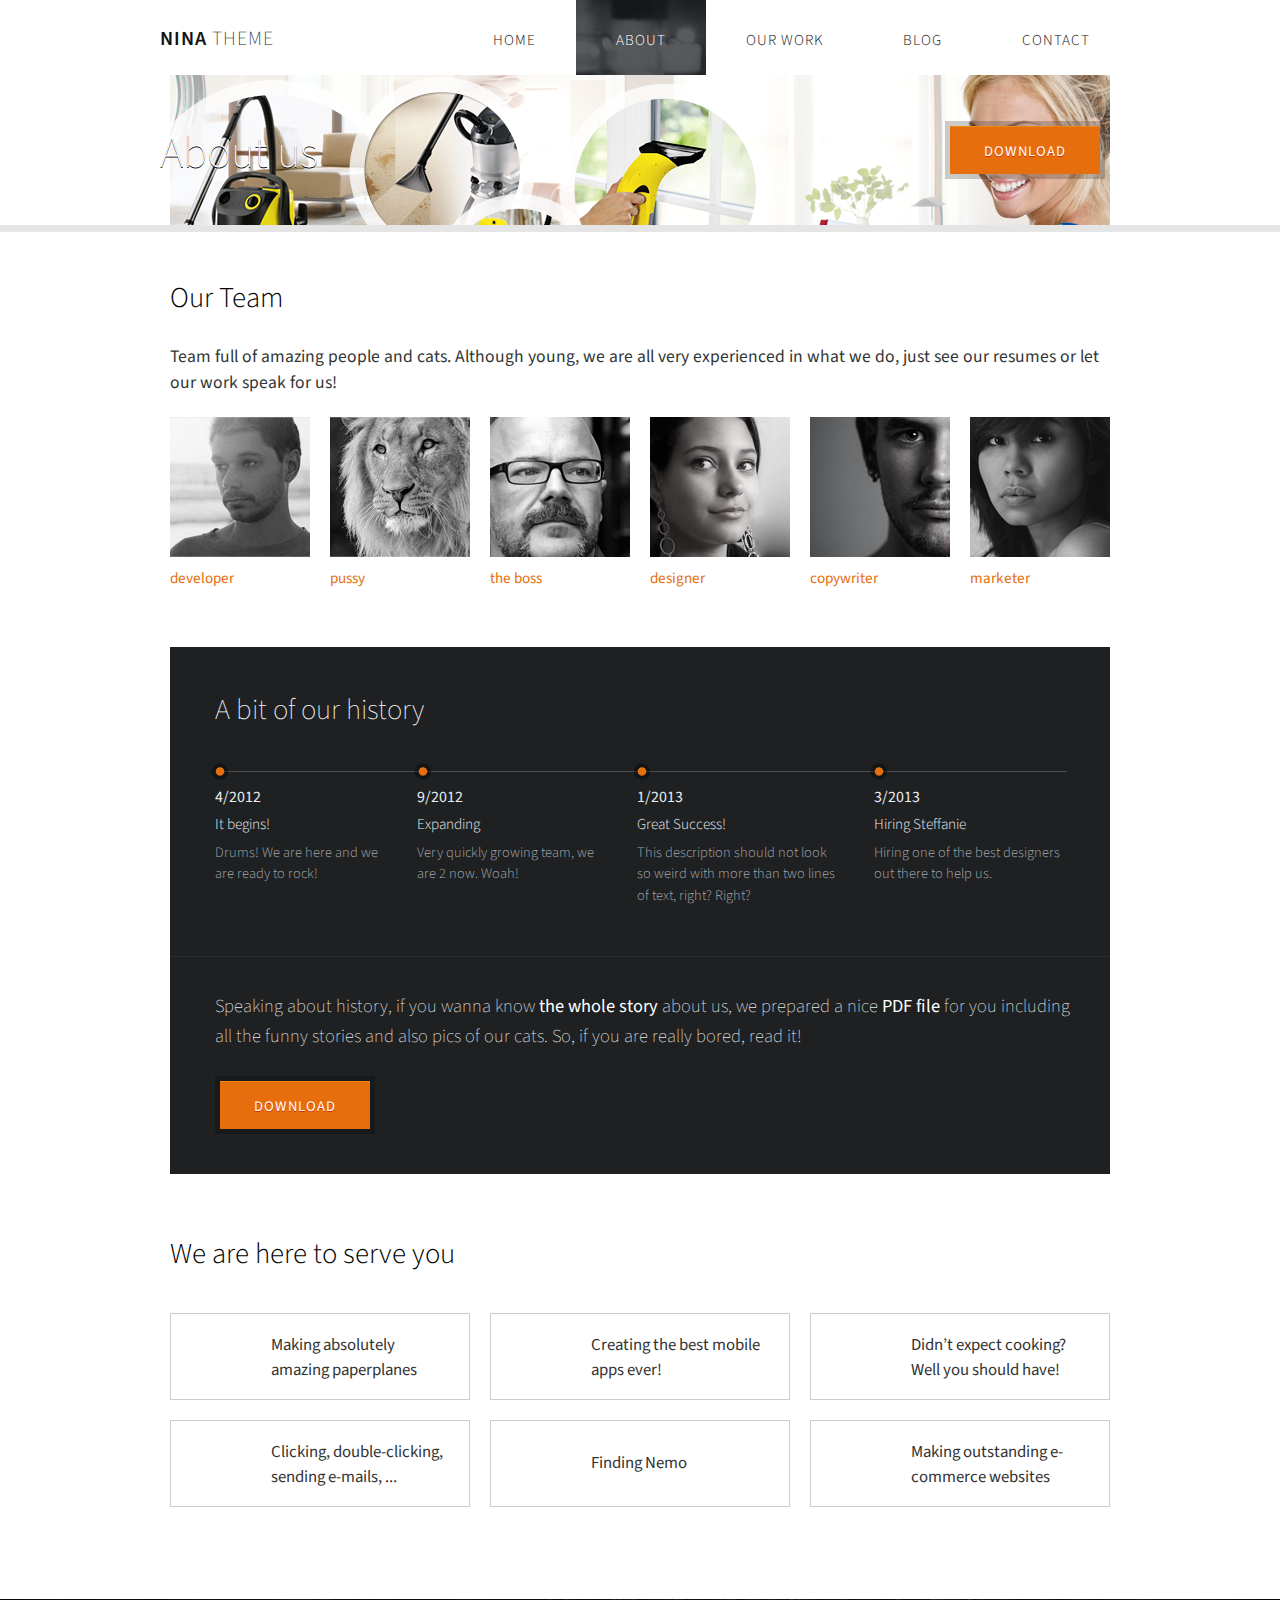
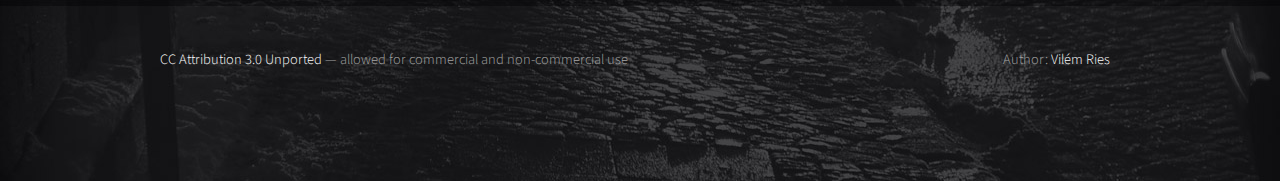
==== about.html @ 01bde5ab "Add files via upload" ====
<!DOCTYPE html>

<html>
<head>
    <meta charset="utf-8">
    <title>NINA Theme – Free HTML theme</title>
    
    <link rel="stylesheet" href="reset.css" type="text/css">
    <link rel="stylesheet" href="styl.css" type="text/css">
        
    <link href='http://fonts.googleapis.com/css?family=Source+Sans+Pro:200,400,600,700&subset=latin,latin-ext' rel='stylesheet' type='text/css'>

</head>

<body>
    
    <!-- *********  Header  ********** -->
    
    <div id="header">
        <div id="header_in">
        
        <h1><a href="index.html"><b>NINA</b> THEME</a></h1>
        
        <div id="menu">
         <ul>
            <li><a href="index.html">Home</a></li>
            <li><a href="about.html" class="active">About</a></li>
            <li><a href="ourwork.html">Our work</a></li>
            <li><a href="blog.html">Blog</a></li>
            <li><a href="contact.html">Contact</a></li>            
         </ul>
        </div>
        
        </div>
    </div>
    
    <!-- *********  Main part – headline ********** -->
    
        
        <div id="main_part_inner">
            <div id="main_part_inner_in">
        
            <h2>About us</h2>
            
            <div class="button_main">
                <a href="download.html" class="button_dark">DOWNLOAD</a>
            </div>
            
            </div>
            
        </div>
        
        
        <!-- *********  Content  ********** -->
        
        <div id="content_inner">
            
            <!-- ***** Out team + portraits ***** -->
            
           <h3>Our Team</h3>
           
           <p class="teamline">Team full of amazing people and cats. Although young, we are all very experienced in what we do, just see our resumes or let our work speak for us!</p>
           
           <div class="sixths_team">
                <h4>Find out more<br>
                <span>about him</span>
                </h4>
                <a href="#"><img src="img/team_member1.jpg" alt="team1"></a>
                <a href="#" class="profession">developer</a>
           </div>
           
           <div class="sixths_team">
                <h4>Find out more<br>
                <span>about it</span>
                </h4>
                <a href="#"><img src="img/team_member2.jpg" alt="team2"></a>
                <a href="#" class="profession">pussy</a>
           </div>
           
           <div class="sixths_team">
                <h4>Find out more<br>
                <span>about him</span>
                </h4>
                <a href="#"><img src="img/team_member3.jpg" alt="team3"></a>
                <a href="#" class="profession">the boss</a>
           </div>
           
           <div class="sixths_team">
                <h4>Find out more<br>
                <span>about her</span>
                </h4>
                <a href="#"><img src="img/team_member4.jpg" alt="team4"></a>
                <a href="#" class="profession">designer</a>
           </div>
           
           <div class="sixths_team">
                <h4>Find out more<br>
                <span>about him</span>
                </h4>
                <a href="#"><img src="img/team_member5.jpg" alt="team5"></a>
                <a href="#" class="profession">copywriter</a>
           </div>
           
           <div class="sixths_team">
                <h4>Find out more<br>
                <span>about her</span>
                </h4>
                <a href="#"><img src="img/team_member6.jpg" alt="team6"></a>
                <a href="#" class="profession">marketer</a>
           </div>
           
           <hr class="cleanit">
            
            
            <!-- ***** History, milestones ***** -->           
           
        <div class="history_blok">
            
            <h3>A bit of our history</h3>
            <img src="design/milestones.png" class="milestones">
                
                <div class="milestone1">
                    <h4 class="miles">
                        <b>4/2012</b> <br>
                        It begins!
                    </h4>
                    <p class="descr">Drums! We are here and we are ready to rock!</p>
                </div>
                
                <div class="milestone2">
                    <h4 class="miles">
                        <b>9/2012</b> <br>
                        Expanding
                    </h4>
                    <p class="descr">Very quickly growing team, we are 2 now. Woah!</p>
                </div>
                
                <div class="milestone3">
                    <h4 class="miles">
                        <b>1/2013</b> <br>
                        Great Success!
                    </h4>
                    <p class="descr">This description should not look so weird with more than two lines of text, right?  Right?</p>
                </div>
                
                <div class="milestone4">
                    <h4 class="miles">
                        <b>3/2013</b> <br>
                        Hiring Steffanie
                    </h4>
                    <p class="descr">Hiring one of the best designers out there to help us.</p>
                </div>
                
                <hr class="cleanit">
            
        </div>
        
            
        <div class="moreabout">
            <p>Speaking about history, if you wanna know <b>the whole story</b> about us, we prepared a nice <b>PDF file</b> for you including all the funny stories and also pics of our cats. So, if you are really bored, read it!</p>
            <a href="#" class="button_dark">DOWNLOAD</a>      
        </div>
        
        
        <!-- ***** Services ***** -->
        
        
        <h3>We are here to serve you</h3>
        
        <a href="#" class="services_list">
            <span class="ico_paperplane"><b>Making absolutely amazing paperplanes</b></span>
        </a>
        
        <a href="#" class="services_list">
            <span class="ico_iphone"><b>Creating the best mobile apps ever!</b></span>    
        </a>
        
        <a href="#" class="services_list">
            <span class="ico_food"><b>Didn’t expect cooking? Well you should have!</b></span>    
        </a>
        
        <a href="#" class="services_list">
            <span class="ico_message"><b>Clicking, double-clicking, sending e-mails, ...</b></span>
        </a>
        
        <a href="#" class="services_list">
            <span class="ico_mapmark" style="padding-top: 30px;"><b>Finding Nemo</b></span>    
        </a>
        
        <a href="#" class="services_list">
            <span class="ico_shop"><b>Making outstanding e-commerce websites</b></span>    
        </a>
            
        </div>
        
    
    
    <!-- *********  Footer  ********** -->
    
    <hr class="cleanit">
    
     <div id="footer">
        <div id="footer_in">
            
            <p><a href="http://creativecommons.org/licenses/by/3.0/">CC Attribution 3.0 Unported</a> &mdash; allowed for commercial and non-commercial use</p>
            <span>Author: <a href="http://ries.cz">Vilém Ries</a></span>

        
        </div>
    </div>
         

</body>
</html>
---- styl.css ----
body {
    font-family: 'Source Sans Pro', sans-serif;
}

@font-face {
  font-family: "linecons";
  src: url('fonts/linecons.eot');
  src: url('fonts/linecons.eot?#iefix') format('eot'), 
    url('fonts/linecons.woff') format('woff'), 
    url('fonts/linecons.ttf') format('truetype'), 
    url('fonts/linecons.svg#linecons') format('svg');
  font-weight: normal;
  font-style: normal;
}





h3 {
    font-size: 180%;
    font-weight: 300;
    margin: 46px 0 30px 10px;
}

h4 {
    font-size: 120%;
    font-weight: 400;
    color: #fff;
}

a {
    color: #e66e0d;
}

p a {
    -webkit-transition: all 0.3s ease-in-out;
    -moz-transition: all 0.3s ease-in-out;
    -o-transition: all 0.3s ease-in-out;
    -ms-transition: all 0.3s ease-in-out;
    transition: all 0.3s ease-in-out;
}

a:hover {
    color: #000;
}

a.button_dark, a.button_light {
    background-color: #e66e0d;
    display: block;
    width: 90px;
    padding: 15px 30px 0 30px;
    height: 33px;
    text-align: center;
    margin: auto;
    z-index: 2;
    position: relative;
    color: #fff;
    font-size: 11pt;
    font-weight: 400;
    text-decoration: none;
    letter-spacing: 1px;
    text-shadow: 0px 1px #d72d05;
    border: 5px solid rgba(0, 0, 0, .2);
    -webkit-background-clip: padding-box;
    background-clip: padding-box;
    box-shadow: inset 0px 1px #f08715;
    
    -webkit-transition: all 0.2s ease-in-out;
    -moz-transition: all 0.2s ease-in-out;
    -o-transition: all 0.2s ease-in-out;
    -ms-transition: all 0.2s ease-in-out;
    transition: all 0.2s ease-in-out;
}

a.button_light {
    margin-left: 10px;
    width: 100px;
    border: 5px solid #fff;
    -webkit-background-clip: padding-box;
    background-clip: padding-box;
    box-shadow: 0px 0px 0px 1px #dbdbdb;
}

a:hover.button_dark, a:hover._button_light {
    background-color: #d76203;
    text-shadow: 0px -1px #a70d00;
    border: 5px solid rgba(0, 0, 0, .4);
    -webkit-background-clip: padding-box; /* for Safari */
    background-clip: padding-box;
    box-shadow: inset 0px 1px 2px #c14d00;
}

a:hover.button_light {
    background-color: #d76203;
    border: 5px solid #f5f5f5;
    box-shadow: 0px 0px 0px 1px #cbcbcb;
}

.moreabout .button_dark {
    margin: 0;
}

.pxline {
    height: 1px;
    width: 100%;
    background-color: #fff;
    color: #fff;
    opacity: 0.1;
    position: relative;
    top: 30px;
    z-index: 1;
}

hr.cleanit {
    visibility: hidden;
    clear: both;
    margin-bottom: 20px;
}

div.cara {
    clear: both;
    width: 940px;
    height: 1px;
    background-color: #cccccc;
    margin-top: 40px;
    margin-left: 10px;
}



/* ---------- Header ---------- */

#header {
    width: 100%;
    height: 75px;
    background-color: #fff;
}

#header_in {
    width: 960px;
    padding: 0px 10px 0 10px;
    height: 75px;
    margin: auto;
    position: relative;
}

#header_in h1 {
    font-size: 15pt;
    letter-spacing: 1px;
    float: left;
    padding-top: 25px;
}

#header_in h1 a {
    text-decoration: none;
    color: #111;
    font-weight: 100;
}

#header_in h1 a b {
    font-weight: 600;
}

    /* ----- Menu ----- */
    
    #menu {
	position: absolute;
	right: 00px;
	font-size: 95%;
	background: url('img/menu_cut.jpg') no-repeat scroll right;
	margin-right: 0px;
    }
    
    
    #menu ul li {
	float: left;
	display: inline;
    }
    
    #menu ul li a {
	text-decoration: none;
	color: #101115;
	text-transform: uppercase;
	font-weight: 300;
	letter-spacing: 1px;
	display: block;
	padding: 29px 40px 0 40px;
	height: 46px;
	background-color: #fff;
    }
    
    #menu ul li a:hover {
	background-color: #f3f3f3;
    }
    
    #menu ul li a.active {
	background: none;
	color: #fff;
    }
    
    
    /* --- */


/* ---------- Main part (slider) ---------- */



#main_part, #main_part_inner {
    width: 100%;
    height: 465px;
    background: url('images/pic8.jpg') scroll no-repeat center;
    background-color: #000;
    border-bottom: 7px solid #e5e5e5;
}

#main_part_in, #main_part_inner_in {
    width: 960px;
    margin: auto;
}

#main_part_in h2, #main_part_inner_in h2 {
    padding-top: 120px;
    padding-bottom: 14px;
    font-size: 280%;
    font-weight: 200;
    text-align: center;
    color: #fff;
    text-shadow: 0px 1px #000;
}

#main_part_in p {
    font-size: 150%;
    font-weight: 300;
    color: #bcbcbc;
    text-align: center;
    text-shadow: 0px 1px #000;
}

#main_part .button_main {
    margin-top: 60px;
}

		/* ---------- Main part, inner pages (headline) ---------- */
		/* -- Some of the css already included in the previous "Main part" for homepage -- */
		
		#main_part_inner {
		    height: 150px;
		    background: url('images/5.png') scroll no-repeat top center;
		}
		
		#main_part_inner_in {
		    position: relative;
		}
		
		#main_part_inner_in h2 {
		    padding-top: 46px;
		    text-align: left;
		}
		
		#main_part_inner .button_main {
		    position: absolute;
		    top: 46px;
		    right: 15px;
		}
		
		/* --- */


/* ---------- Content ---------- */

#content {
    width: 960px;
    margin: auto;
    padding-top: 40px;
}

#content_inner {
    width: 960px;
    margin: auto;
    padding-top: 0;
}

    /* ----- thirds / fourths (homepage) / sixths (about)----- */

    .thirds {
	width: 300px;
	margin: 0 10px 0 10px;
	float: left;
    }
    
    .thirds h3 {
	margin-top: 0;
	margin-left: 0;
	font-size: 150%;
	font-weight: 300;
	color: #27292a;
	margin-bottom: 18px;   
    }
    
    .thirds p {
	font-size: 90%;
	color: #37393a;
	line-height: 160%;
    }
    
    .fourths_portfolio {
	width: 220px;
	height: 220px;
	margin: 0 10px 20px 10px;
	background-color: #e66e0d;
	float: left;
	position: relative;
    }
    
    .fourths_portfolio a {
	display: block;
	width: 220px;
	height: 220px;
	-webkit-transition: all 0.3s ease-in-out;
	-moz-transition: all 0.3s ease-in-out;
	-o-transition: all 0.3s ease-in-out;
	-ms-transition: all 0.3s ease-in-out;
	transition: all 0.3s ease-in-out;
    }
    
    .fourths_portfolio a:hover {
	opacity: 0.15;
    }
    
    .fourths_portfolio h4 {
	position: absolute;
	top: 80px;
	display: block;
	width: 220px;
	text-align: center;
	text-shadow: 0px 1px #d72d05;
    }
    
    .fourths_portfolio img {
	position: absolute;
    }
    
    .fourths_portfolio span {
	font-size: 90%;
	font-weight: 200;
	text-shadow: 0px 1px #b70d02;
    }
    
    .sixths_team {
	width: 140px;
	height: 160px;
	margin: 0 10px 0 10px;
	background-color: #e66e0d;
	float: left;
	position: relative;
    }
    
    .sixths_team a {
	display: block;
	width: 140px;
	height: 140px;
	-webkit-transition: all 0.3s ease-in-out;
	-moz-transition: all 0.3s ease-in-out;
	-o-transition: all 0.3s ease-in-out;
	-ms-transition: all 0.3s ease-in-out;
	transition: all 0.3s ease-in-out;
    }
    
    .sixths_team a.profession {
	display: block;
	width: 140px;
	height: 20px;
	background-color: #fff;
	text-decoration: none;
	font-size: 95%;
	padding-top: 10px;
    }
    
    .sixths_team a.profession:hover {
	opacity: 1;
    }
    
    .sixths_team a:hover {
	opacity: 0.10;
    }
    
    .sixths_team h4 {
	position: absolute;
	top: 50px;
	display: block;
	width: 140px;
	text-align: center;
	text-shadow: 0px 1px #d72d05;
	font-weight: 200;
	font-size: 100%;
	line-height: 140%;
    }
    
    .sixths_team img {
	position: absolute;
    }
    
    .sixths_team span {
	font-weight: 400;
	text-shadow: 0px 1px #b70d02;
    }
    
    /* --- */
    
		/* ----- History (About us) ----- */
		/* --- this section is really not pixel-perfect, so you might want to redo it, if it doesn't fit your needs :) */
    
		.history_blok {
		    background-color: #1e2022;
		    width: 855px;
		    min-height: 100px;
		    margin: 70px 0 0 10px;
		    padding: 43px 40px 30px 45px;
		}
		
		.history_blok h3 {
		    color: #f8f9f9;
		    font-weight: 200;
		    margin: 0;
		}
		
		.history_blok img.milestones {
		    margin: 30px 0 0 -13px;
		}
		
		.milestone1, .milestone2, .milestone3, .milestone4 {
		    width: 170px;
		    float: left;
		    margin-left: 32px;
		}
		
		.milestone1 {
		    margin-left: 0;
		}
		
		.milestone2 {
		    width: 188px;
		}
		
		.milestone3 {
		    width: 205px;
		}
		
		.milestone4 {
		    width: 190px;
		}
		
		.miles {
		    padding-top: 2px;
		    font-size: 95%;
		    font-weight: 300;
		    line-height: 180%;
		    color: #e9ecef;
		}
		
		.miles b {
		    font-size: 105%;
		    font-weight: 400;
		}
		
		.descr {
		    margin-top: 3px;
		    color: #a4a8ad;
		    font-size: 90%;
		    font-weight: 300;
		    line-height: 150%;
		}
		
		.moreabout {
		    background-color: #1e2022;
		    width: 855px;
		    min-height: 100px;
		    padding: 35px 40px 40px 45px;
		    margin-left: 10px;
		    margin-bottom: 60px;
		    border-top: 1px #292b2d solid;
		}
		
		.moreabout p {
		    width: 860px;
		    color: #e9ecef;
		    font-size: 115%;
		    font-weight: 200;
		    line-height: 160%;
		    margin-bottom: 25px;
		}
		
		.moreabout b {
		    font-weight: 400;
		    color: #fff;
		}
		
		
		/* --- */
		
		/* ----- Services (About us) ----- */
		
		a.services_list {
		    width: 298px;
		    height: 85px;
		    display: block;
		    float: left;
		    margin: 8px 10px 12px 10px;
		    border: 1px #ccc solid;
		    text-decoration: none;
		    color: #333;
		    -webkit-transition: all 0.2s ease-in-out;
		    -moz-transition: all 0.2s ease-in-out;
		    -o-transition: all 0.2s ease-in-out;
		    -ms-transition: all 0.2s ease-in-out;
		    transition: all 0.2s ease-in-out;
		    position: relative;
		}
		
		a:hover.services_list {
		    background-color: #1e2022;
		    border: 1px #1e2022 solid;
		    color: #e4e4e4;
		    font-weight: 100;
		}
	    
		
		.services_list span {
		    display: block;
		    float: left;
		    width: 179px;
		    margin-left: 100px;
		    font-size: 105%;
		    padding-top: 19px;
		}
		
		.services_list span b {
		    font-weight: 400;
		    line-height: 140%;
		}
		
		
		a.services_list span.icon_services {
		    display: block;
		    float: left;
		    width: 62px;
		}
		
		    /* -- Web Icons (linecons) -- */
		    
		    .ico_paperplane:before, .ico_iphone:before, .ico_food:before, .ico_message:before, .ico_mapmark:before, .ico_shop:before {
			font-family: linecons;
			font-weight: 100;
			font-style: normal;
			font-size: 310%;
			position: absolute;
			top: 14px;
			left: 17px;
			-webkit-font-smoothing: antialiased;
		    }
		    
		    .ico_paperplane:before {
			content: "\e01e";
		    }
		    
		    .ico_iphone:before {
			content: "\e017";
			left: 20px;
		    }
		    
		    .ico_food:before {
			content: "\e026";
			left: 19px;
			top: 13px;
		    }
		    
		    .ico_message:before {
			content: "\e019";
			left: 21px;
		    }
		    
		    .ico_mapmark:before {
			content: "\e012";
			left: 21px;
		    }
		    
		    .ico_shop:before {
			content: "\e02a";
			left: 22px;
		    }
		
		    /* ---- */
		    
		    
    /* --------- Our Work (portfolio stuffs) ---------- */
		
    ul#work_filter {
    margin: 60px 0 42px 0;
    }
	    
    #work_filter li a, .pagination li a {
    text-decoration: none;
    color: #27292a;
    font-size: 100%;
    font-weight: 200;
    letter-spacing: 1px;
    }
	    
    #work_filter li a:hover, .pagination li a:hover {
    color: #000;
    font-weight: 400;
    }
	    
    #work_filter li a.active, .pagination li a.active {
    font-weight: 400;
    }
		
    #work_filter li, .pagination li {
    display: inline;
    margin: 0 10px 0 10px;
    }
    
    .pagination {
	text-align: right;
	margin-top: 20px;
    }
    
		
		
		


p.youlike, p.teamline {
    font-size: 125%;
    font-weight: 400;
    line-height: 150%;
    width: 940px;
    color: #323536;
    margin: 10px 0 0 10px;
}


p.teamline {
    font-size: 110%;
    margin: -5px 0 20px 10px;
}

p.textit {
    font-size: 115%;
    font-weight: 400;
    line-height: 150%;
    width: 940px;
    margin: 50px 0 0 10px;
}

.about_blok {
    width: 550px;
    float: left;
    margin-right: 80px;
}

p.about {
    width: 540px;
    margin: -10px 0 25px 10px;
    color: #27292a;
    font-size: 95%;
    font-weight: 400;
    line-height: 165%;
}

.testimonials {
    width: 318px;
    min-height: 80px;
    float: left;
    margin-top: 50px;
}

.testimonials .quote {
    border: 1px solid #bbb;
    border-bottom: none;
    font-size: 90%;
    font-weight: 400;
    line-height: 160%;
    color: #474a4c;
    padding: 20px 16px 25px 25px;
}

.testimonials_bottom {
    display: block;
    clear: both;
    width: 318px;
    height: 20px;
    background: url('design/quote_bottom.png') no-repeat scroll top;
    margin-top: -5px;
}

.testimonials span.by {
    display: block;
    width: 318px;
    text-align: right;
    font-size: 90%;
}

.testimonials ul.controls {
    
}

.testimonials ul.controls li {
    display: inline;
    float: left;
}

.testimonials ul.controls li a {
    display: block;
    width: 7px;
    height: 7px;
    padding: 3px;
    background: url('design/control.png') no-repeat scroll;
}

.testimonials ul.controls li a:hover, .testimonials ul.controls li a.current {
    background: url('design/control_active.png') no-repeat scroll;
}


/* ---------- Contact ---------- */

form.formit {
    margin-left: 10px;
}

.formit input[type="text"] {
    padding: 15px 22px;
    height: 20px;
    width: 230px;
    border: 1px solid #bbbbbb;
    margin: 0px 18px 20px 0px;
    font-size: 75%;
    color: #010f5f;
    font-weight: 300;
    letter-spacing: 1px;
}

.formit textarea {
    width: 900px;
    height: 146px;
    margin-bottom: 22px;
    resize: none;
    padding: 20px;
    font-size: 90%;
    border: 1px solid #bbbbbb;
}

form.formit .button_submit {
    cursor:pointer;
    background-color: #e66e0d;
    width: 200px;
    height: 58px;
    color: #fff;
    font-size: 10pt;
    font-weight: 400;
    letter-spacing: 1px;
    border: 5px solid #fff;
    -webkit-background-clip: padding-box;
    background-clip: padding-box;
    box-shadow: 0px 0px 0px 1px #dbdbdb;
    text-shadow: 0px 1px #d72d05;
}


.contactinfo {
    position: relative;
    float: left;
    margin-right: 40px;
}

.contactinfo .ico_mapmark:before, .contactinfo .ico_message:before, .contactinfo .ico_iphone:before {
    font-size: 140%;
    top: 0;
    left: 10px;
}

.contactinfo b {
    font-size: 110%;
    font-weight: 300;
    padding-left: 45px;
}

.mapit {
    width: 940px;
    margin: 30px 0 0 10px;
}



/* ---------- Footer ---------- */




#footer {
    width: 100%;
    height: 182px;
    background: url('img/bg_footer.jpg') scroll no-repeat center;
    background-color: #000;
    color: #a5a5a5;
    font-weight: 300;
    font-size: 90%;
    margin-top: 80px;
}

#footer_in {
    width: 960px;
    margin: auto;
    position: relative;
    padding-top: 50px;
}

#footer_in p {
    float: left;
}

#footer_in a {
    color: #fff;
    text-decoration: none;
}

#footer_in a:hover {
    color: #fff;
    text-decoration: underline;
}

#footer_in span {
    position: absolute;
    right: 10px;
}



/* ---------- Other elements ---------- */

.banner1 {
    width: 890px;
    height: 76px;
    padding: 42px 0 0 50px;
    margin: auto;
    margin-bottom: 0px;
    margin-top: 45px;
    background: url('img/banner1.jpg') no-repeat scroll;
    background-color: #000;
    color: #c3ccd5;
    position: relative;
}

.banner1 p {
    font-weight: 200; 
    font-size: 20pt;
    display: block;
    width: 630px;
    text-shadow: 0px 1px #000;
}

.banner1 p b {
    color: #fff;
    font-weight: 300;
}

.banner1 a.button_dark {
    width: 100px;
    position: absolute;
    right: 42px;
    top: 30px;
}
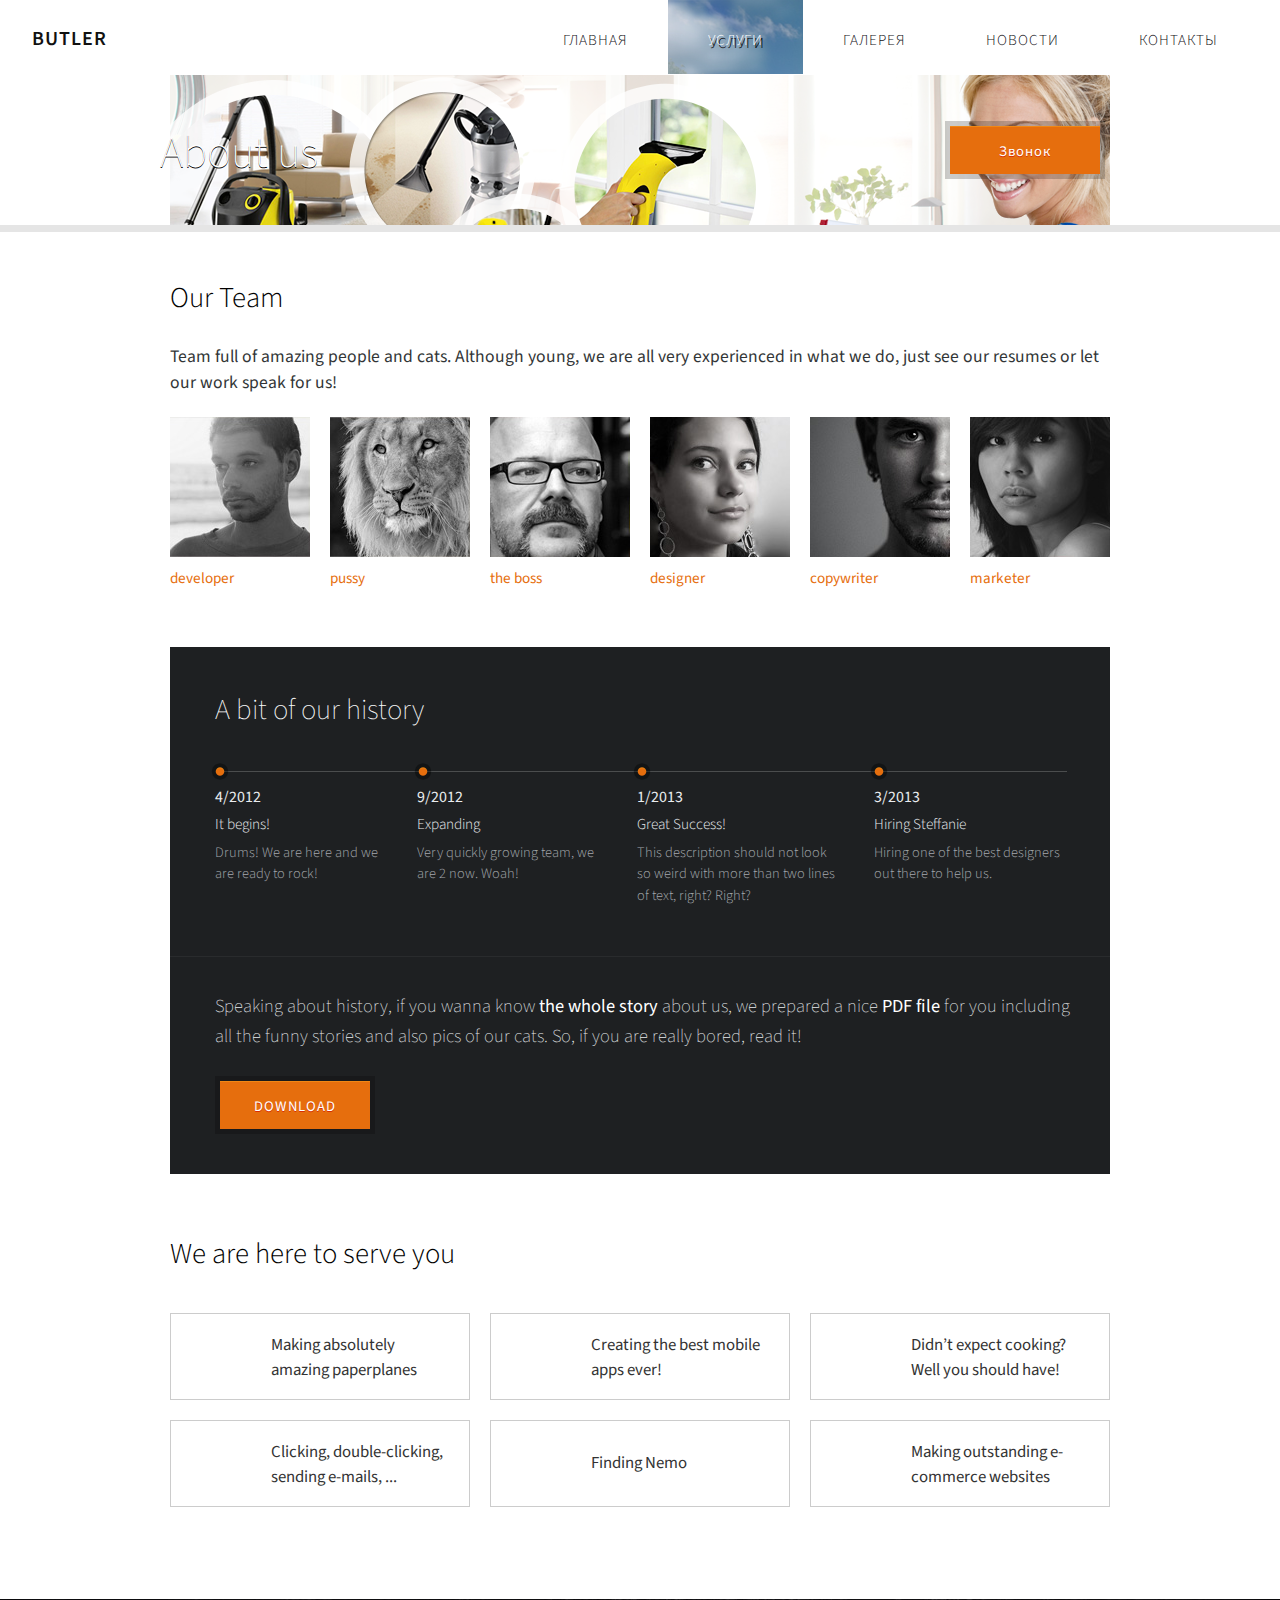
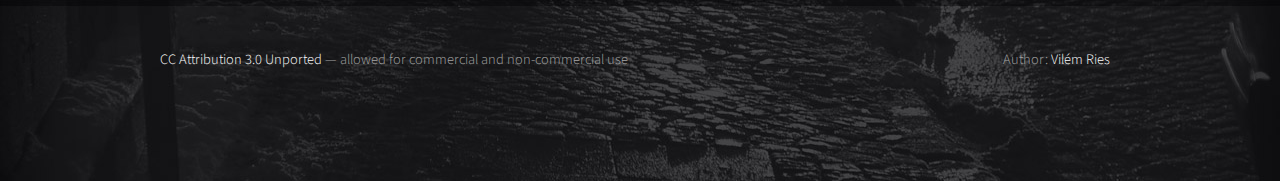
==== commit f4b27e8f: "Add files via upload" ====
--- a/about.html
+++ b/about.html
@@ -3,13 +3,12 @@
 <html>
 <head>
     <meta charset="utf-8">
-    <title>NINA Theme – Free HTML theme</title>
-    
-    <link rel="stylesheet" href="reset.css" type="text/css">
-    <link rel="stylesheet" href="styl.css" type="text/css">
-        
-    <link href='http://fonts.googleapis.com/css?family=Source+Sans+Pro:200,400,600,700&subset=latin,latin-ext' rel='stylesheet' type='text/css'>
-
+    <title>Butler - клининговая кампания, город Днепр, уборка офисов, жилых домов, квартир, после ремонта, пожара.</title>
+    
+    <link rel="stylesheet" href="css/reset.css" type="text/css">
+    <link rel="stylesheet" href="css/style.css" type="text/css">
+        
+    <link href='https://fonts.googleapis.com/css?family=Source+Sans+Pro:200,400,600,700&subset=latin,latin-ext' rel='stylesheet' type='text/css'>
 </head>
 
 <body>
@@ -19,21 +18,20 @@
     <div id="header">
         <div id="header_in">
         
-        <h1><a href="index.html"><b>NINA</b> THEME</a></h1>
+        <h1><a href="index.html"><b>BUTLER</b></a></h1>
         
         <div id="menu">
          <ul>
-            <li><a href="index.html">Home</a></li>
-            <li><a href="about.html" class="active">About</a></li>
-            <li><a href="ourwork.html">Our work</a></li>
-            <li><a href="blog.html">Blog</a></li>
-            <li><a href="contact.html">Contact</a></li>            
+            <li><a href="index.html">Главная</a></li>
+            <li><a href="about.html" class="active">Услуги</a></li>
+            <li><a href="ourwork.html">Галерея</a></li>
+            <li><a href="blog.html">Новости</a></li>
+            <li><a href="contact.html">Контакты</a></li>            
          </ul>
         </div>
         
         </div>
     </div>
-    
     <!-- *********  Main part – headline ********** -->
     
         
@@ -43,7 +41,7 @@
             <h2>About us</h2>
             
             <div class="button_main">
-                <a href="download.html" class="button_dark">DOWNLOAD</a>
+                <a href="download.html" class="button_dark">Звонок</a>
             </div>
             
             </div>
@@ -208,7 +206,8 @@
         
         </div>
     </div>
-         
+ <script type="text/javascript" src="js/jquery.js"></script> 
+<script type="text/javascript" src="js/bootstrap.min.js"></script>          
 
 </body>
 </html>
--- a/css/style.css
+++ b/css/style.css
@@ -0,0 +1,890 @@
+body {
+    font-family: 'Source Sans Pro', sans-serif;
+}
+
+@font-face {
+  font-family: "linecons";
+  src: url('fonts/linecons.eot');
+  src: url('fonts/linecons.eot?#iefix') format('eot'), 
+    url('fonts/linecons.woff') format('woff'), 
+    url('fonts/linecons.ttf') format('truetype'), 
+    url('fonts/linecons.svg#linecons') format('svg');
+  font-weight: normal;
+  font-style: normal;
+}
+
+
+
+
+
+h3 {
+    font-size: 180%;
+    font-weight: 300;
+    margin: 46px 0 30px 10px;
+}
+
+h4 {
+    font-size: 120%;
+    font-weight: 400;
+    color: #fff;
+}
+
+a {
+    color: #e66e0d;
+}
+
+p a {
+    -webkit-transition: all 0.3s ease-in-out;
+    -moz-transition: all 0.3s ease-in-out;
+    -o-transition: all 0.3s ease-in-out;
+    -ms-transition: all 0.3s ease-in-out;
+    transition: all 0.3s ease-in-out;
+}
+
+a:hover {
+    color: #000;
+}
+
+a.button_dark, a.button_light {
+    background-color: #e66e0d;
+    display: block;
+    width: 90px;
+    padding: 15px 30px 0 30px;
+    height: 33px;
+    text-align: center;
+    margin: auto;
+    z-index: 2;
+    position: relative;
+    color: #fff;
+    font-size: 11pt;
+    font-weight: 400;
+    text-decoration: none;
+    letter-spacing: 1px;
+    text-shadow: 0px 1px #d72d05;
+    border: 5px solid rgba(0, 0, 0, .2);
+    -webkit-background-clip: padding-box;
+    background-clip: padding-box;
+    box-shadow: inset 0px 1px #f08715;
+    
+    -webkit-transition: all 0.2s ease-in-out;
+    -moz-transition: all 0.2s ease-in-out;
+    -o-transition: all 0.2s ease-in-out;
+    -ms-transition: all 0.2s ease-in-out;
+    transition: all 0.2s ease-in-out;
+}
+
+a.button_light {
+    margin-left: 10px;
+    width: 100px;
+    border: 5px solid #fff;
+    -webkit-background-clip: padding-box;
+    background-clip: padding-box;
+    box-shadow: 0px 0px 0px 1px #dbdbdb;
+}
+
+a:hover.button_dark, a:hover._button_light {
+    background-color: #d76203;
+    text-shadow: 0px -1px #a70d00;
+    border: 5px solid rgba(0, 0, 0, .4);
+    -webkit-background-clip: padding-box; /* for Safari */
+    background-clip: padding-box;
+    box-shadow: inset 0px 1px 2px #c14d00;
+}
+
+a:hover.button_light {
+    background-color: #d76203;
+    border: 5px solid #f5f5f5;
+    box-shadow: 0px 0px 0px 1px #cbcbcb;
+}
+
+.moreabout .button_dark {
+    margin: 0;
+}
+
+.pxline {
+    height: 1px;
+    width: 100%;
+    background-color: #fff;
+    color: #fff;
+    opacity: 0.1;
+    position: relative;
+    top: 30px;
+    z-index: 1;
+}
+
+hr.cleanit {
+    visibility: hidden;
+    clear: both;
+    margin-bottom: 20px;
+}
+
+div.cara {
+    clear: both;
+    width: 940px;
+    height: 1px;
+    background-color: #cccccc;
+    margin-top: 40px;
+    margin-left: 10px;
+}
+
+
+
+/* ---------- Header ---------- */
+
+#header {
+    width: 100%;
+    height: 75px;
+    background-color: #fff;
+}
+
+#header_in {
+    width: 95%;
+    padding: 0px 10px 0 10px;
+    height: 75px;
+    margin: auto;
+    position: relative;
+}
+
+#header_in h1 {
+    font-size: 15pt;
+    letter-spacing: 1px;
+    float: left;
+    padding-top: 25px;
+}
+
+#header_in h1 a {
+    text-decoration: none;
+    color: #111;
+    font-weight: 100;
+}
+
+#header_in h1 a b {
+    font-weight: 600;
+}
+
+    /* ----- Menu ----- */
+    
+    #menu {
+	position: absolute;
+	right: 00px;
+	font-size: 95%;
+	background: url('../images/menu_cut.png') no-repeat scroll top;
+    ;
+	margin-right: 0px;
+    }
+    
+    
+    #menu ul li {
+	float: left;
+	display: inline;
+    }
+    
+    #menu ul li a {
+	text-decoration: none;
+	color: #101115;
+	text-transform: uppercase;
+	font-weight: 300;
+	letter-spacing: 1px;
+	display: block;
+	padding: 29px 40px 0 40px;
+	height: 46px;
+	background-color: #fff;
+    }
+    
+    #menu ul li a:hover {
+	background-color: #f3f3f3;
+    }
+    
+    #menu ul li a.active {
+	background: none;
+	color: #fff;
+    text-shadow: 2px 3px #000;
+    }
+    
+    
+    /* --- */
+
+
+/* ---------- Main part (slider) ---------- */
+
+
+
+#main_part, #main_part_inner {
+    width: 100%;
+    height: 465px;
+    background: url('../images/ipoteka.png') scroll no-repeat center;
+    background-color: #000;
+    background-size: cover;
+    border-bottom: 7px solid #e5e5e5;
+}
+
+#main_part_in, #main_part_inner_in {
+    width: 960px;
+    margin: auto;
+}
+
+#main_part_in h2, #main_part_inner_in h2 {
+    padding-top: 120px;
+    padding-bottom: 14px;
+    font-size: 280%;
+    font-weight: 200;
+    text-align: center;
+    color: #fff;
+    text-shadow: 0px 1px #000;
+}
+
+#main_part_in p {
+    font-size: 150%;
+    font-weight: 300;
+    color: #bcbcbc;
+    text-align: center;
+    text-shadow: 0px 1px #000;
+}
+
+#main_part .button_main {
+    margin-top: 60px;
+}
+
+		/* ---------- Main part, inner pages (headline) ---------- */
+		/* -- Some of the css already included in the previous "Main part" for homepage -- */
+		
+		#main_part_inner {
+		    height: 150px;
+		    background: url('../images/5.png') scroll no-repeat top;
+		}
+		
+		#main_part_inner_in {
+		    position: relative;
+		}
+		
+		#main_part_inner_in h2 {
+		    padding-top: 46px;
+		    text-align: left;
+		}
+		
+		#main_part_inner .button_main {
+		    position: absolute;
+		    top: 46px;
+		    right: 15px;
+		}
+		
+		/* --- */
+
+
+/* ---------- Content ---------- */
+
+#content {
+    width: 960px;
+    margin: auto;
+    padding-top: 40px;
+}
+
+#content_inner {
+    width: 960px;
+    margin: auto;
+    padding-top: 0;
+}
+
+    /* ----- thirds / fourths (homepage) / sixths (about)----- */
+
+    .thirds {
+	width: 300px;
+	margin: 0 10px 0 10px;
+	float: left;
+    }
+    
+    .thirds h3 {
+	margin-top: 0;
+	margin-left: 0;
+	font-size: 150%;
+	font-weight: 300;
+	color: #27292a;
+	margin-bottom: 18px;   
+    }
+    
+    .thirds p {
+	font-size: 90%;
+	color: #37393a;
+	line-height: 160%;
+    }
+    
+    .fourths_portfolio {
+	width: 220px;
+	height: 220px;
+	margin: 0 10px 20px 10px;
+	background-color: #e66e0d;
+	float: left;
+	position: relative;
+    }
+    
+    .fourths_portfolio a {
+	display: block;
+	width: 220px;
+	height: 220px;
+	-webkit-transition: all 0.3s ease-in-out;
+	-moz-transition: all 0.3s ease-in-out;
+	-o-transition: all 0.3s ease-in-out;
+	-ms-transition: all 0.3s ease-in-out;
+	transition: all 0.3s ease-in-out;
+    }
+    
+    .fourths_portfolio a:hover {
+	opacity: 0.15;
+    }
+    
+    .fourths_portfolio h4 {
+	position: absolute;
+	top: 80px;
+	display: block;
+	width: 220px;
+	text-align: center;
+	text-shadow: 0px 1px #d72d05;
+    }
+    
+    .fourths_portfolio img {
+	position: absolute;
+    }
+    
+    .fourths_portfolio span {
+	font-size: 90%;
+	font-weight: 200;
+	text-shadow: 0px 1px #b70d02;
+    }
+    
+    .sixths_team {
+	width: 140px;
+	height: 160px;
+	margin: 0 10px 0 10px;
+	background-color: #e66e0d;
+	float: left;
+	position: relative;
+    }
+    
+    .sixths_team a {
+	display: block;
+	width: 140px;
+	height: 140px;
+	-webkit-transition: all 0.3s ease-in-out;
+	-moz-transition: all 0.3s ease-in-out;
+	-o-transition: all 0.3s ease-in-out;
+	-ms-transition: all 0.3s ease-in-out;
+	transition: all 0.3s ease-in-out;
+    }
+    
+    .sixths_team a.profession {
+	display: block;
+	width: 140px;
+	height: 20px;
+	background-color: #fff;
+	text-decoration: none;
+	font-size: 95%;
+	padding-top: 10px;
+    }
+    
+    .sixths_team a.profession:hover {
+	opacity: 1;
+    }
+    
+    .sixths_team a:hover {
+	opacity: 0.10;
+    }
+    
+    .sixths_team h4 {
+	position: absolute;
+	top: 50px;
+	display: block;
+	width: 140px;
+	text-align: center;
+	text-shadow: 0px 1px #d72d05;
+	font-weight: 200;
+	font-size: 100%;
+	line-height: 140%;
+    }
+    
+    .sixths_team img {
+	position: absolute;
+    }
+    
+    .sixths_team span {
+	font-weight: 400;
+	text-shadow: 0px 1px #b70d02;
+    }
+    
+    /* --- */
+    
+		/* ----- History (About us) ----- */
+		/* --- this section is really not pixel-perfect, so you might want to redo it, if it doesn't fit your needs :) */
+    
+		.history_blok {
+		    background-color: #1e2022;
+		    width: 855px;
+		    min-height: 100px;
+		    margin: 70px 0 0 10px;
+		    padding: 43px 40px 30px 45px;
+		}
+		
+		.history_blok h3 {
+		    color: #f8f9f9;
+		    font-weight: 200;
+		    margin: 0;
+		}
+		
+		.history_blok img.milestones {
+		    margin: 30px 0 0 -13px;
+		}
+		
+		.milestone1, .milestone2, .milestone3, .milestone4 {
+		    width: 170px;
+		    float: left;
+		    margin-left: 32px;
+		}
+		
+		.milestone1 {
+		    margin-left: 0;
+		}
+		
+		.milestone2 {
+		    width: 188px;
+		}
+		
+		.milestone3 {
+		    width: 205px;
+		}
+		
+		.milestone4 {
+		    width: 190px;
+		}
+		
+		.miles {
+		    padding-top: 2px;
+		    font-size: 95%;
+		    font-weight: 300;
+		    line-height: 180%;
+		    color: #e9ecef;
+		}
+		
+		.miles b {
+		    font-size: 105%;
+		    font-weight: 400;
+		}
+		
+		.descr {
+		    margin-top: 3px;
+		    color: #a4a8ad;
+		    font-size: 90%;
+		    font-weight: 300;
+		    line-height: 150%;
+		}
+		
+		.moreabout {
+		    background-color: #1e2022;
+		    width: 855px;
+		    min-height: 100px;
+		    padding: 35px 40px 40px 45px;
+		    margin-left: 10px;
+		    margin-bottom: 60px;
+		    border-top: 1px #292b2d solid;
+		}
+		
+		.moreabout p {
+		    width: 860px;
+		    color: #e9ecef;
+		    font-size: 115%;
+		    font-weight: 200;
+		    line-height: 160%;
+		    margin-bottom: 25px;
+		}
+		
+		.moreabout b {
+		    font-weight: 400;
+		    color: #fff;
+		}
+		
+		
+		/* --- */
+		
+		/* ----- Services (About us) ----- */
+		
+		a.services_list {
+		    width: 298px;
+		    height: 85px;
+		    display: block;
+		    float: left;
+		    margin: 8px 10px 12px 10px;
+		    border: 1px #ccc solid;
+		    text-decoration: none;
+		    color: #333;
+		    -webkit-transition: all 0.2s ease-in-out;
+		    -moz-transition: all 0.2s ease-in-out;
+		    -o-transition: all 0.2s ease-in-out;
+		    -ms-transition: all 0.2s ease-in-out;
+		    transition: all 0.2s ease-in-out;
+		    position: relative;
+		}
+		
+		a:hover.services_list {
+		    background-color: #1e2022;
+		    border: 1px #1e2022 solid;
+		    color: #e4e4e4;
+		    font-weight: 100;
+		}
+	    
+		
+		.services_list span {
+		    display: block;
+		    float: left;
+		    width: 179px;
+		    margin-left: 100px;
+		    font-size: 105%;
+		    padding-top: 19px;
+		}
+		
+		.services_list span b {
+		    font-weight: 400;
+		    line-height: 140%;
+		}
+		
+		
+		a.services_list span.icon_services {
+		    display: block;
+		    float: left;
+		    width: 62px;
+		}
+		
+		    /* -- Web Icons (linecons) -- */
+		    
+		    .ico_paperplane:before, .ico_iphone:before, .ico_food:before, .ico_message:before, .ico_mapmark:before, .ico_shop:before {
+			font-family: linecons;
+			font-weight: 100;
+			font-style: normal;
+			font-size: 310%;
+			position: absolute;
+			top: 14px;
+			left: 17px;
+			-webkit-font-smoothing: antialiased;
+		    }
+		    
+		    .ico_paperplane:before {
+			content: "\e01e";
+		    }
+		    
+		    .ico_iphone:before {
+			content: "\e017";
+			left: 20px;
+		    }
+		    
+		    .ico_food:before {
+			content: "\e026";
+			left: 19px;
+			top: 13px;
+		    }
+		    
+		    .ico_message:before {
+			content: "\e019";
+			left: 21px;
+		    }
+		    
+		    .ico_mapmark:before {
+			content: "\e012";
+			left: 21px;
+		    }
+		    
+		    .ico_shop:before {
+			content: "\e02a";
+			left: 22px;
+		    }
+		
+		    /* ---- */
+		    
+		    
+    /* --------- Our Work (portfolio stuffs) ---------- */
+		
+    ul#work_filter {
+    margin: 60px 0 42px 0;
+    }
+	    
+    #work_filter li a, .pagination li a {
+    text-decoration: none;
+    color: #27292a;
+    font-size: 100%;
+    font-weight: 200;
+    letter-spacing: 1px;
+    }
+	    
+    #work_filter li a:hover, .pagination li a:hover {
+    color: #000;
+    font-weight: 400;
+    }
+	    
+    #work_filter li a.active, .pagination li a.active {
+    font-weight: 400;
+    }
+		
+    #work_filter li, .pagination li {
+    display: inline;
+    margin: 0 10px 0 10px;
+    }
+    
+    .pagination {
+	text-align: right;
+	margin-top: 20px;
+    }
+    
+		
+		
+		
+
+
+p.youlike, p.teamline {
+    font-size: 125%;
+    font-weight: 400;
+    line-height: 150%;
+    width: 940px;
+    color: #323536;
+    margin: 10px 0 0 10px;
+}
+
+
+p.teamline {
+    font-size: 110%;
+    margin: -5px 0 20px 10px;
+}
+
+p.textit {
+    font-size: 115%;
+    font-weight: 400;
+    line-height: 150%;
+    width: 940px;
+    margin: 50px 0 0 10px;
+}
+
+.about_blok {
+    width: 550px;
+    float: left;
+    margin-right: 80px;
+}
+
+p.about {
+    width: 540px;
+    margin: -10px 0 25px 10px;
+    color: #27292a;
+    font-size: 95%;
+    font-weight: 400;
+    line-height: 165%;
+}
+
+.testimonials {
+    width: 318px;
+    min-height: 80px;
+    float: left;
+    margin-top: 50px;
+}
+
+.testimonials .quote {
+    border: 1px solid #bbb;
+    border-bottom: none;
+    font-size: 90%;
+    font-weight: 400;
+    line-height: 160%;
+    color: #474a4c;
+    padding: 20px 16px 25px 25px;
+}
+
+.testimonials_bottom {
+    display: block;
+    clear: both;
+    width: 318px;
+    height: 20px;
+    background: url('../design/quote_bottom.png') no-repeat scroll top;
+    margin-top: -5px;
+}
+
+.testimonials span.by {
+    display: block;
+    width: 318px;
+    text-align: right;
+    font-size: 90%;
+}
+
+.testimonials ul.controls {
+    
+}
+
+.testimonials ul.controls li {
+    display: inline;
+    float: left;
+}
+
+.testimonials ul.controls li a {
+    display: block;
+    width: 7px;
+    height: 7px;
+    padding: 3px;
+    background: url('../design/control.png') no-repeat scroll;
+}
+
+.testimonials ul.controls li a:hover, .testimonials ul.controls li a.current {
+    background: url('../design/control_active.png') no-repeat scroll;
+}
+
+
+/* ---------- Contact ---------- */
+
+form.formit {
+    margin-left: 10px;
+}
+
+.formit input[type="text"] {
+    padding: 15px 22px;
+    height: 20px;
+    width: 230px;
+    border: 1px solid #bbbbbb;
+    margin: 0px 18px 20px 0px;
+    font-size: 75%;
+    color: #010f5f;
+    font-weight: 300;
+    letter-spacing: 1px;
+}
+
+.formit textarea {
+    width: 900px;
+    height: 146px;
+    margin-bottom: 22px;
+    resize: none;
+    padding: 20px;
+    font-size: 90%;
+    border: 1px solid #bbbbbb;
+}
+
+form.formit .button_submit {
+    cursor:pointer;
+    background-color: #e66e0d;
+    width: 200px;
+    height: 58px;
+    color: #fff;
+    font-size: 10pt;
+    font-weight: 400;
+    letter-spacing: 1px;
+    border: 5px solid #fff;
+    -webkit-background-clip: padding-box;
+    background-clip: padding-box;
+    box-shadow: 0px 0px 0px 1px #dbdbdb;
+    text-shadow: 0px 1px #d72d05;
+}
+
+
+.contactinfo {
+    position: relative;
+    float: left;
+    margin-right: 40px;
+}
+
+.contactinfo .ico_mapmark:before, .contactinfo .ico_message:before, .contactinfo .ico_iphone:before {
+    font-size: 140%;
+    top: 0;
+    left: 10px;
+}
+
+.contactinfo b {
+    font-size: 110%;
+    font-weight: 300;
+    padding-left: 45px;
+}
+
+.mapit {
+    width: 940px;
+    margin: 30px 0 0 10px;
+}
+
+
+
+/* ---------- Footer ---------- */
+
+
+
+
+#footer {
+    width: 100%;
+    height: 182px;
+    background: url('../img/bg_footer.jpg') scroll no-repeat center;
+    background-color: #000;
+    color: #a5a5a5;
+    font-weight: 300;
+    font-size: 90%;
+    margin-top: 80px;
+}
+
+#footer_in {
+    width: 960px;
+    margin: auto;
+    position: relative;
+    padding-top: 50px;
+}
+
+#footer_in p {
+    float: left;
+}
+
+#footer_in a {
+    color: #fff;
+    text-decoration: none;
+}
+
+#footer_in a:hover {
+    color: #fff;
+    text-decoration: underline;
+}
+
+#footer_in span {
+    position: absolute;
+    right: 10px;
+}
+
+
+
+/* ---------- Other elements ---------- */
+
+.banner1 {
+    width: 890px;
+    height: 76px;
+    padding: 42px 0 0 50px;
+    margin: auto;
+    margin-bottom: 0px;
+    margin-top: 45px;
+    background: url('../img/banner1.jpg') no-repeat scroll;
+    background-color: #000;
+    color: #c3ccd5;
+    position: relative;
+}
+
+.banner1 p {
+    font-weight: 200; 
+    font-size: 20pt;
+    display: block;
+    width: 630px;
+    text-shadow: 0px 1px #000;
+}
+
+.banner1 p b {
+    color: #fff;
+    font-weight: 300;
+}
+
+.banner1 a.button_dark {
+    width: 100px;
+    position: absolute;
+    right: 42px;
+    top: 30px;
+}
+
+
+
+
+
+
+
+
+
+
+
+
